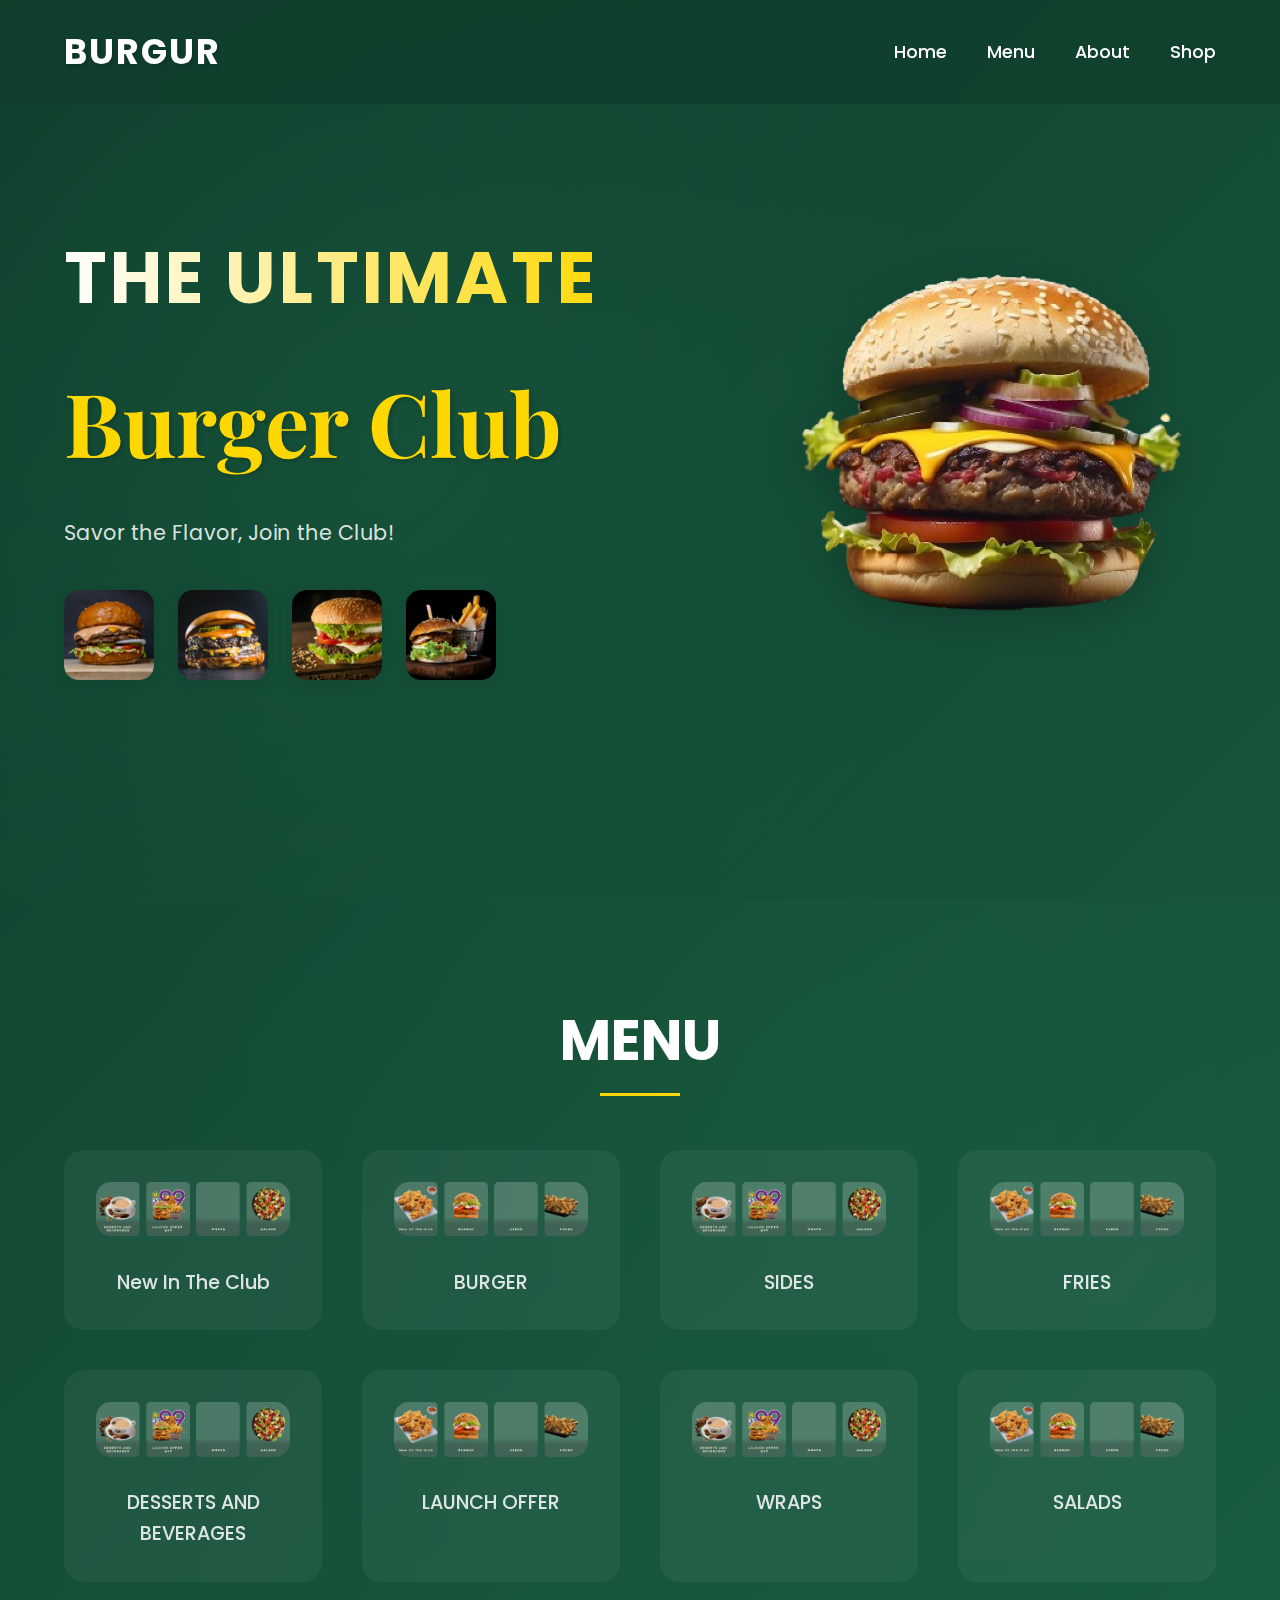
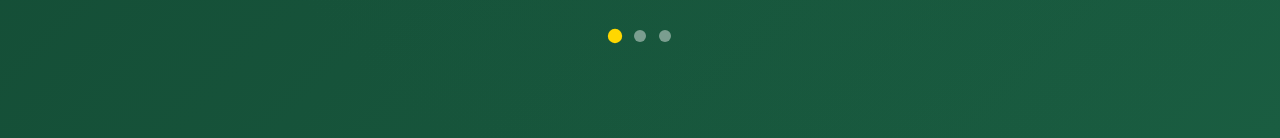
==== index.html @ 5982bdc9 "Initial commit with complete website" ====
<!DOCTYPE html>
<html lang="en">
<head>
    <meta charset="UTF-8">
    <meta name="viewport" content="width=device-width, initial-scale=1.0">
    <title>BURGUR - The Ultimate Burger Club</title>
    <link rel="stylesheet" href="styles.css">
</head>
<body>
    <nav class="navbar">
        <div class="logo">BURGUR</div>
        <div class="nav-links">
            <a href="index.html">Home</a>
            <a href="menu.html">Menu</a>
            <a href="about.html">About</a>
            <a href="shop.html">Shop</a>
        </div>
    </nav>

    <section id="hero" class="hero">
        <div class="hero-content">
            <h1>THE ULTIMATE</h1>
            <h2 class="script-text">Burger Club</h2>
            <p>Savor the Flavor, Join the Club!</p>
            <div class="burger-thumbnails">
                <img src="Frame 5.png" alt="Burger 1">
                <img src="Frame 6.png" alt="Burger 2">
                <img src="Frame 7.png" alt="Burger 3">
                <img src="Frame 8.png" alt="Burger 4">
            </div>
        </div>
        <div class="hero-image">
            <img src="Default_burger_cinematic_and_of_different_types_flying_burger_1-removebg-preview 1.png" alt="Featured Burger">
        </div>
    </section>

    <section id="menu" class="menu">
        <h2>MENU</h2>
        <div class="menu-grid">
            <div class="menu-item">
                <img src="Frame 17.png" alt="New In The Club">
                <p>New In The Club</p>
            </div>
            <div class="menu-item">
                <img src="Frame 18.png" alt="Burger">
                <p>BURGER</p>
            </div>
            <div class="menu-item">
                <img src="Frame 17.png" alt="Sides">
                <p>SIDES</p>
            </div>
            <div class="menu-item">
                <img src="Frame 18.png" alt="Fries">
                <p>FRIES</p>
            </div>
            <div class="menu-item">
                <img src="Frame 17.png" alt="Desserts and Beverages">
                <p>DESSERTS AND BEVERAGES</p>
            </div>
            <div class="menu-item">
                <img src="Frame 18.png" alt="Launch Offer">
                <p>LAUNCH OFFER</p>
            </div>
            <div class="menu-item">
                <img src="Frame 17.png" alt="Wraps">
                <p>WRAPS</p>
            </div>
            <div class="menu-item">
                <img src="Frame 18.png" alt="Salads">
                <p>SALADS</p>
            </div>
        </div>
        <div class="menu-dots">
            <span class="dot active"></span>
            <span class="dot"></span>
            <span class="dot"></span>
        </div>
    </section>

    <script src="script.js"></script>
</body>
</html>
---- styles.css ----
@import url('https://fonts.googleapis.com/css2?family=Poppins:wght@300;400;500;600;700&display=swap');
@import url('https://fonts.googleapis.com/css2?family=Playfair+Display:wght@400;500;600;700&display=swap');

:root {
    --primary-color: #0F3F2C;
    --secondary-color: #1A5D41;
    --accent-color: #FFD700;
    --text-color: #FFFFFF;
    --text-secondary: rgba(255, 255, 255, 0.85);
    --transition-smooth: all 0.3s cubic-bezier(0.4, 0, 0.2, 1);
}

* {
    margin: 0;
    padding: 0;
    box-sizing: border-box;
}

body {
    font-family: 'Poppins', sans-serif;
    background: linear-gradient(135deg, var(--primary-color) 0%, var(--secondary-color) 100%);
    color: var(--text-color);
    line-height: 1.6;
    overflow-x: hidden;
}

/* Scrollbar Styling */
::-webkit-scrollbar {
    width: 8px;
}

::-webkit-scrollbar-track {
    background: rgba(255, 255, 255, 0.1);
}

::-webkit-scrollbar-thumb {
    background: var(--accent-color);
    border-radius: 4px;
}

/* Navbar Styles */
.navbar {
    display: flex;
    justify-content: space-between;
    align-items: center;
    padding: 1.5rem 4rem;
    position: fixed;
    width: 100%;
    top: 0;
    z-index: 1000;
    transition: var(--transition-smooth);
    backdrop-filter: blur(10px);
    background: rgba(15, 63, 44, 0.8);
}

.logo {
    font-size: 2.2rem;
    font-weight: 700;
    color: var(--text-color);
    text-shadow: 2px 2px 4px rgba(0, 0, 0, 0.2);
    letter-spacing: 2px;
}

.nav-links {
    display: flex;
    gap: 2.5rem;
}

.nav-links a {
    color: var(--text-color);
    text-decoration: none;
    font-size: 1.1rem;
    font-weight: 500;
    position: relative;
    padding: 0.5rem 0;
}

.nav-links a::after {
    content: '';
    position: absolute;
    bottom: 0;
    left: 0;
    width: 0;
    height: 2px;
    background: var(--accent-color);
    transition: var(--transition-smooth);
}

.nav-links a:hover::after {
    width: 100%;
}

/* Hero Section */
.hero {
    min-height: 100vh;
    display: flex;
    align-items: center;
    padding: 6rem 4rem;
    position: relative;
    overflow: hidden;
}

.hero::before {
    content: '';
    position: absolute;
    top: 0;
    left: 0;
    width: 100%;
    height: 100%;
    background: radial-gradient(circle at 30% 50%, rgba(26, 93, 65, 0.4) 0%, transparent 60%);
    pointer-events: none;
}

.hero-content {
    flex: 1;
    padding-right: 2rem;
    position: relative;
    z-index: 2;
}

.hero h1 {
    font-size: 4.5rem;
    font-weight: 700;
    margin-bottom: 1rem;
    text-transform: uppercase;
    letter-spacing: 3px;
    background: linear-gradient(to right, #FFFFFF, var(--accent-color));
    -webkit-background-clip: text;
    -webkit-text-fill-color: transparent;
    animation: fadeInUp 1s ease-out;
}

.script-text {
    font-size: 5.5rem;
    font-family: 'Playfair Display', serif;
    color: var(--accent-color);
    margin-bottom: 1.5rem;
    text-shadow: 2px 2px 4px rgba(0, 0, 0, 0.2);
    animation: fadeInUp 1s ease-out 0.2s both;
}

.hero p {
    font-size: 1.3rem;
    color: var(--text-secondary);
    margin-bottom: 2.5rem;
    max-width: 600px;
    animation: fadeInUp 1s ease-out 0.4s both;
}

/* Burger Thumbnails */
.burger-thumbnails {
    display: flex;
    gap: 1.5rem;
    animation: fadeInUp 1s ease-out 0.6s both;
}

.burger-thumbnails img {
    width: 90px;
    height: 90px;
    border-radius: 12px;
    cursor: pointer;
    transition: var(--transition-smooth);
    box-shadow: 0 4px 15px rgba(0, 0, 0, 0.1);
}

.burger-thumbnails img:hover {
    transform: translateY(-8px) scale(1.05);
    box-shadow: 0 8px 25px rgba(0, 0, 0, 0.2);
}

.hero-image {
    flex: 1;
    display: flex;
    justify-content: center;
    align-items: center;
    animation: floatImage 6s ease-in-out infinite;
}

.hero-image img {
    max-width: 100%;
    height: auto;
    filter: drop-shadow(0 10px 20px rgba(0, 0, 0, 0.2));
}

/* Menu Section */
.menu {
    padding: 6rem 4rem;
    text-align: center;
    position: relative;
}

.menu::before {
    content: '';
    position: absolute;
    top: 0;
    left: 0;
    width: 100%;
    height: 100%;
    background: radial-gradient(circle at 70% 30%, rgba(26, 93, 65, 0.4) 0%, transparent 70%);
    pointer-events: none;
}

.menu h2 {
    font-size: 3.5rem;
    margin-bottom: 4rem;
    position: relative;
    display: inline-block;
}

.menu h2::after {
    content: '';
    position: absolute;
    bottom: -10px;
    left: 50%;
    transform: translateX(-50%);
    width: 80px;
    height: 3px;
    background: var(--accent-color);
}

.menu-grid {
    display: grid;
    grid-template-columns: repeat(4, 1fr);
    gap: 2.5rem;
    margin-bottom: 3rem;
}

.menu-item {
    background: rgba(255, 255, 255, 0.05);
    border-radius: 20px;
    padding: 2rem;
    transition: var(--transition-smooth);
    cursor: pointer;
    position: relative;
    overflow: hidden;
    backdrop-filter: blur(10px);
}

.menu-item::before {
    content: '';
    position: absolute;
    top: 0;
    left: 0;
    width: 100%;
    height: 100%;
    background: linear-gradient(135deg, rgba(255, 255, 255, 0.1), rgba(255, 255, 255, 0));
    opacity: 0;
    transition: var(--transition-smooth);
}

.menu-item:hover {
    transform: translateY(-12px);
    box-shadow: 0 15px 35px rgba(0, 0, 0, 0.2);
}

.menu-item:hover::before {
    opacity: 1;
}

.menu-item img {
    width: 100%;
    height: auto;
    border-radius: 15px;
    margin-bottom: 1.5rem;
    transition: var(--transition-smooth);
}

.menu-item:hover img {
    transform: scale(1.05);
}

.menu-item p {
    font-size: 1.2rem;
    font-weight: 500;
    color: var(--text-secondary);
    transition: var(--transition-smooth);
}

.menu-item:hover p {
    color: var(--accent-color);
}

/* Menu Dots */
.menu-dots {
    display: flex;
    justify-content: center;
    gap: 0.8rem;
    margin-top: 3rem;
}

.dot {
    width: 12px;
    height: 12px;
    background: var(--text-secondary);
    border-radius: 50%;
    opacity: 0.5;
    transition: var(--transition-smooth);
    cursor: pointer;
}

.dot.active {
    opacity: 1;
    background: var(--accent-color);
    transform: scale(1.2);
}

/* Animations */
@keyframes fadeInUp {
    from {
        opacity: 0;
        transform: translateY(20px);
    }
    to {
        opacity: 1;
        transform: translateY(0);
    }
}

@keyframes floatImage {
    0%, 100% {
        transform: translateY(0);
    }
    50% {
        transform: translateY(-20px);
    }
}

/* Responsive Design */
@media (max-width: 1200px) {
    .menu-grid {
        grid-template-columns: repeat(3, 1fr);
    }
}

@media (max-width: 992px) {
    .hero h1 {
        font-size: 3.5rem;
    }
    
    .script-text {
        font-size: 4.5rem;
    }
}

@media (max-width: 768px) {
    .navbar {
        padding: 1rem 2rem;
    }

    .hero {
        flex-direction: column;
        padding: 4rem 2rem;
        text-align: center;
    }

    .hero-content {
        padding-right: 0;
        margin-bottom: 3rem;
    }

    .burger-thumbnails {
        justify-content: center;
    }

    .menu-grid {
        grid-template-columns: repeat(2, 1fr);
        gap: 1.5rem;
    }

    .menu {
        padding: 4rem 2rem;
    }
}

@media (max-width: 480px) {
    .nav-links {
        display: none;
    }

    .hero h1 {
        font-size: 2.5rem;
    }

    .script-text {
        font-size: 3.5rem;
    }

    .menu-grid {
        grid-template-columns: 1fr;
    }

    .menu h2 {
        font-size: 2.5rem;
    }
}

/* Menu Page Styles */
.menu-page {
    padding: 120px 4rem 4rem;
    min-height: 100vh;
}

.menu-page h1 {
    text-align: center;
    font-size: 3.5rem;
    margin-bottom: 3rem;
    background: linear-gradient(to right, #FFFFFF, var(--accent-color));
    -webkit-background-clip: text;
    -webkit-text-fill-color: transparent;
}

.menu-categories {
    max-width: 1200px;
    margin: 0 auto;
}

.category {
    margin-bottom: 4rem;
}

.category h2 {
    font-size: 2.5rem;
    margin-bottom: 2rem;
    color: var(--accent-color);
}

.menu-items {
    display: grid;
    grid-template-columns: repeat(auto-fit, minmax(300px, 1fr));
    gap: 2rem;
}

.menu-card {
    background: rgba(255, 255, 255, 0.05);
    border-radius: 20px;
    padding: 2rem;
    backdrop-filter: blur(10px);
    transition: var(--transition-smooth);
}

.menu-card:hover {
    transform: translateY(-10px);
    box-shadow: 0 15px 35px rgba(0, 0, 0, 0.2);
}

.menu-card img {
    width: 100%;
    height: 200px;
    object-fit: cover;
    border-radius: 15px;
    margin-bottom: 1.5rem;
}

.menu-card h3 {
    font-size: 1.5rem;
    margin-bottom: 1rem;
    color: var(--text-color);
}

.menu-card p {
    color: var(--text-secondary);
    margin-bottom: 1rem;
}

.price {
    display: block;
    font-size: 1.5rem;
    color: var(--accent-color);
    margin-bottom: 1rem;
}

.order-btn {
    width: 100%;
    padding: 1rem;
    background: var(--accent-color);
    border: none;
    border-radius: 10px;
    color: var(--primary-color);
    font-weight: 600;
    cursor: pointer;
    transition: var(--transition-smooth);
}

.order-btn:hover {
    transform: scale(1.05);
    box-shadow: 0 5px 15px rgba(255, 215, 0, 0.3);
}

/* About Page Styles */
.about-page {
    padding: 120px 4rem 4rem;
    min-height: 100vh;
}

.about-content {
    max-width: 1200px;
    margin: 0 auto;
}

.about-page h1 {
    text-align: center;
    font-size: 3.5rem;
    margin-bottom: 3rem;
    background: linear-gradient(to right, #FFFFFF, var(--accent-color));
    -webkit-background-clip: text;
    -webkit-text-fill-color: transparent;
}

.story-section {
    display: grid;
    grid-template-columns: 1fr 1fr;
    gap: 4rem;
    margin-bottom: 4rem;
}

.story-text h2 {
    font-size: 2.5rem;
    margin-bottom: 2rem;
    color: var(--accent-color);
}

.story-text p {
    color: var(--text-secondary);
    margin-bottom: 1.5rem;
    line-height: 1.8;
}

.story-image img {
    width: 100%;
    height: 400px;
    object-fit: cover;
    border-radius: 20px;
}

.values-section {
    text-align: center;
}

.values-section h2 {
    font-size: 2.5rem;
    margin-bottom: 3rem;
    color: var(--accent-color);
}

.values-grid {
    display: grid;
    grid-template-columns: repeat(3, 1fr);
    gap: 2rem;
}

.value-card {
    background: rgba(255, 255, 255, 0.05);
    border-radius: 20px;
    padding: 2rem;
    backdrop-filter: blur(10px);
    transition: var(--transition-smooth);
}

.value-card:hover {
    transform: translateY(-10px);
    box-shadow: 0 15px 35px rgba(0, 0, 0, 0.2);
}

.value-card h3 {
    font-size: 1.8rem;
    margin-bottom: 1rem;
    color: var(--text-color);
}

.value-card p {
    color: var(--text-secondary);
}

/* Shop Page Styles */
.shop-page {
    padding: 120px 4rem 4rem;
    min-height: 100vh;
}

.shop-page h1 {
    text-align: center;
    font-size: 3.5rem;
    margin-bottom: 3rem;
    background: linear-gradient(to right, #FFFFFF, var(--accent-color));
    -webkit-background-clip: text;
    -webkit-text-fill-color: transparent;
}

.shop-grid {
    display: grid;
    grid-template-columns: repeat(auto-fit, minmax(280px, 1fr));
    gap: 2rem;
    max-width: 1200px;
    margin: 0 auto;
}

.shop-card {
    background: rgba(255, 255, 255, 0.05);
    border-radius: 20px;
    padding: 2rem;
    backdrop-filter: blur(10px);
    transition: var(--transition-smooth);
    text-align: center;
}

.shop-card:hover {
    transform: translateY(-10px);
    box-shadow: 0 15px 35px rgba(0, 0, 0, 0.2);
}

.shop-card img {
    width: 100%;
    height: 250px;
    object-fit: cover;
    border-radius: 15px;
    margin-bottom: 1.5rem;
}

.shop-card h3 {
    font-size: 1.5rem;
    margin-bottom: 1rem;
    color: var(--text-color);
}

.shop-card p {
    color: var(--text-secondary);
    margin-bottom: 1rem;
}

.shop-btn {
    width: 100%;
    padding: 1rem;
    background: var(--accent-color);
    border: none;
    border-radius: 10px;
    color: var(--primary-color);
    font-weight: 600;
    cursor: pointer;
    transition: var(--transition-smooth);
}

.shop-btn:hover {
    transform: scale(1.05);
    box-shadow: 0 5px 15px rgba(255, 215, 0, 0.3);
}

/* Responsive Design for New Pages */
@media (max-width: 992px) {
    .story-section {
        grid-template-columns: 1fr;
        gap: 2rem;
    }

    .values-grid {
        grid-template-columns: repeat(2, 1fr);
    }
}

@media (max-width: 768px) {
    .menu-page,
    .about-page,
    .shop-page {
        padding: 100px 2rem 2rem;
    }

    .values-grid {
        grid-template-columns: 1fr;
    }
}
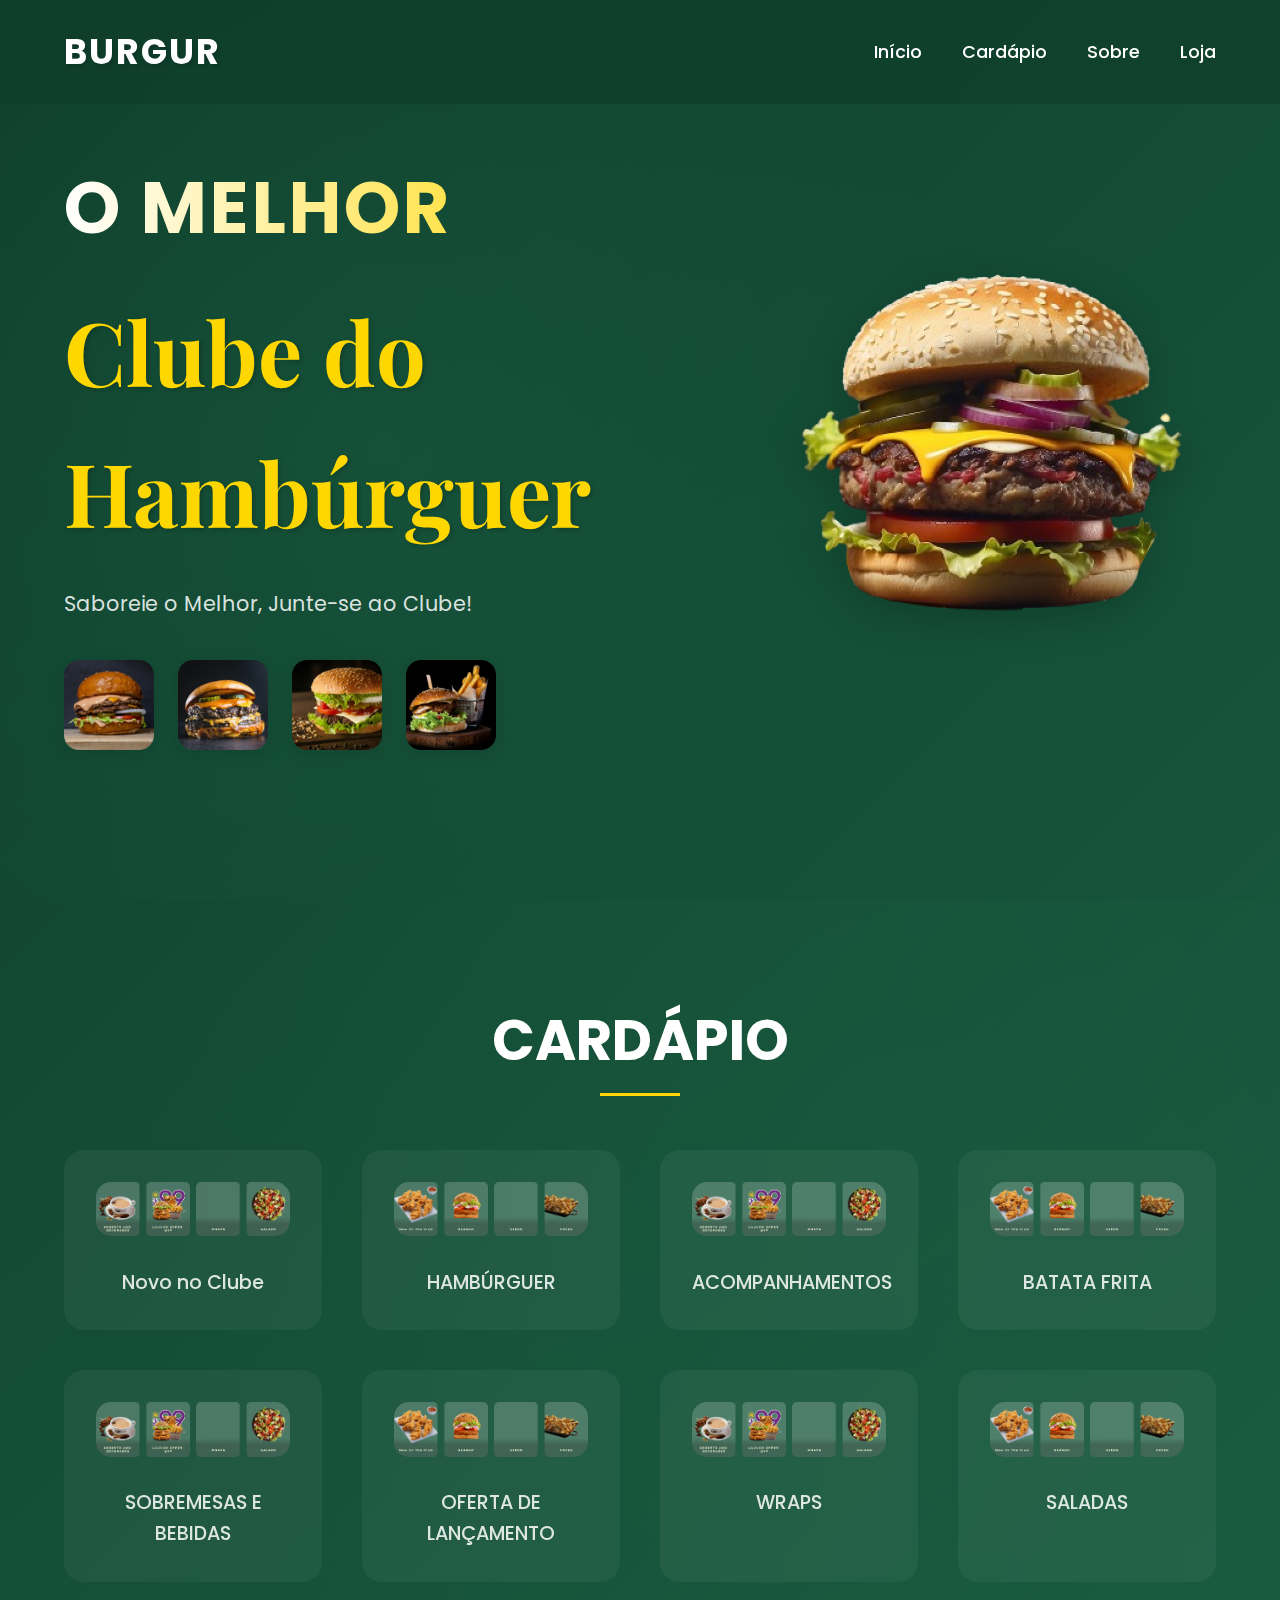
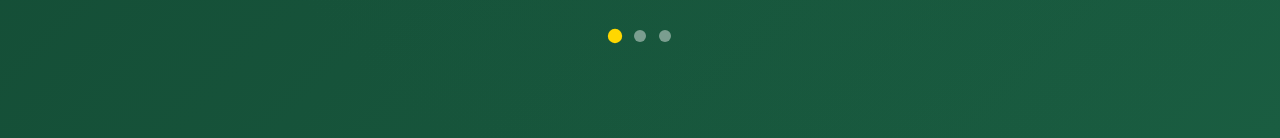
==== commit 03c173b6: "Tradução do site para português brasileiro" ====
--- a/index.html
+++ b/index.html
@@ -1,73 +1,73 @@
 <!DOCTYPE html>
-<html lang="en">
+<html lang="pt-BR">
 <head>
     <meta charset="UTF-8">
     <meta name="viewport" content="width=device-width, initial-scale=1.0">
-    <title>BURGUR - The Ultimate Burger Club</title>
+    <title>BURGUR - O Melhor Clube do Hambúrguer</title>
     <link rel="stylesheet" href="styles.css">
 </head>
 <body>
     <nav class="navbar">
         <div class="logo">BURGUR</div>
         <div class="nav-links">
-            <a href="index.html">Home</a>
-            <a href="menu.html">Menu</a>
-            <a href="about.html">About</a>
-            <a href="shop.html">Shop</a>
+            <a href="index.html">Início</a>
+            <a href="menu.html">Cardápio</a>
+            <a href="about.html">Sobre</a>
+            <a href="shop.html">Loja</a>
         </div>
     </nav>
 
     <section id="hero" class="hero">
         <div class="hero-content">
-            <h1>THE ULTIMATE</h1>
-            <h2 class="script-text">Burger Club</h2>
-            <p>Savor the Flavor, Join the Club!</p>
+            <h1>O MELHOR</h1>
+            <h2 class="script-text">Clube do Hambúrguer</h2>
+            <p>Saboreie o Melhor, Junte-se ao Clube!</p>
             <div class="burger-thumbnails">
-                <img src="Frame 5.png" alt="Burger 1">
-                <img src="Frame 6.png" alt="Burger 2">
-                <img src="Frame 7.png" alt="Burger 3">
-                <img src="Frame 8.png" alt="Burger 4">
+                <img src="Frame 5.png" alt="Hambúrguer 1">
+                <img src="Frame 6.png" alt="Hambúrguer 2">
+                <img src="Frame 7.png" alt="Hambúrguer 3">
+                <img src="Frame 8.png" alt="Hambúrguer 4">
             </div>
         </div>
         <div class="hero-image">
-            <img src="Default_burger_cinematic_and_of_different_types_flying_burger_1-removebg-preview 1.png" alt="Featured Burger">
+            <img src="Default_burger_cinematic_and_of_different_types_flying_burger_1-removebg-preview 1.png" alt="Hambúrguer em Destaque">
         </div>
     </section>
 
     <section id="menu" class="menu">
-        <h2>MENU</h2>
+        <h2>CARDÁPIO</h2>
         <div class="menu-grid">
             <div class="menu-item">
-                <img src="Frame 17.png" alt="New In The Club">
-                <p>New In The Club</p>
+                <img src="Frame 17.png" alt="Novo no Clube">
+                <p>Novo no Clube</p>
             </div>
             <div class="menu-item">
-                <img src="Frame 18.png" alt="Burger">
-                <p>BURGER</p>
+                <img src="Frame 18.png" alt="Hambúrguer">
+                <p>HAMBÚRGUER</p>
             </div>
             <div class="menu-item">
-                <img src="Frame 17.png" alt="Sides">
-                <p>SIDES</p>
+                <img src="Frame 17.png" alt="Acompanhamentos">
+                <p>ACOMPANHAMENTOS</p>
             </div>
             <div class="menu-item">
-                <img src="Frame 18.png" alt="Fries">
-                <p>FRIES</p>
+                <img src="Frame 18.png" alt="Batata Frita">
+                <p>BATATA FRITA</p>
             </div>
             <div class="menu-item">
-                <img src="Frame 17.png" alt="Desserts and Beverages">
-                <p>DESSERTS AND BEVERAGES</p>
+                <img src="Frame 17.png" alt="Sobremesas e Bebidas">
+                <p>SOBREMESAS E BEBIDAS</p>
             </div>
             <div class="menu-item">
-                <img src="Frame 18.png" alt="Launch Offer">
-                <p>LAUNCH OFFER</p>
+                <img src="Frame 18.png" alt="Oferta de Lançamento">
+                <p>OFERTA DE LANÇAMENTO</p>
             </div>
             <div class="menu-item">
                 <img src="Frame 17.png" alt="Wraps">
                 <p>WRAPS</p>
             </div>
             <div class="menu-item">
-                <img src="Frame 18.png" alt="Salads">
-                <p>SALADS</p>
+                <img src="Frame 18.png" alt="Saladas">
+                <p>SALADAS</p>
             </div>
         </div>
         <div class="menu-dots">
